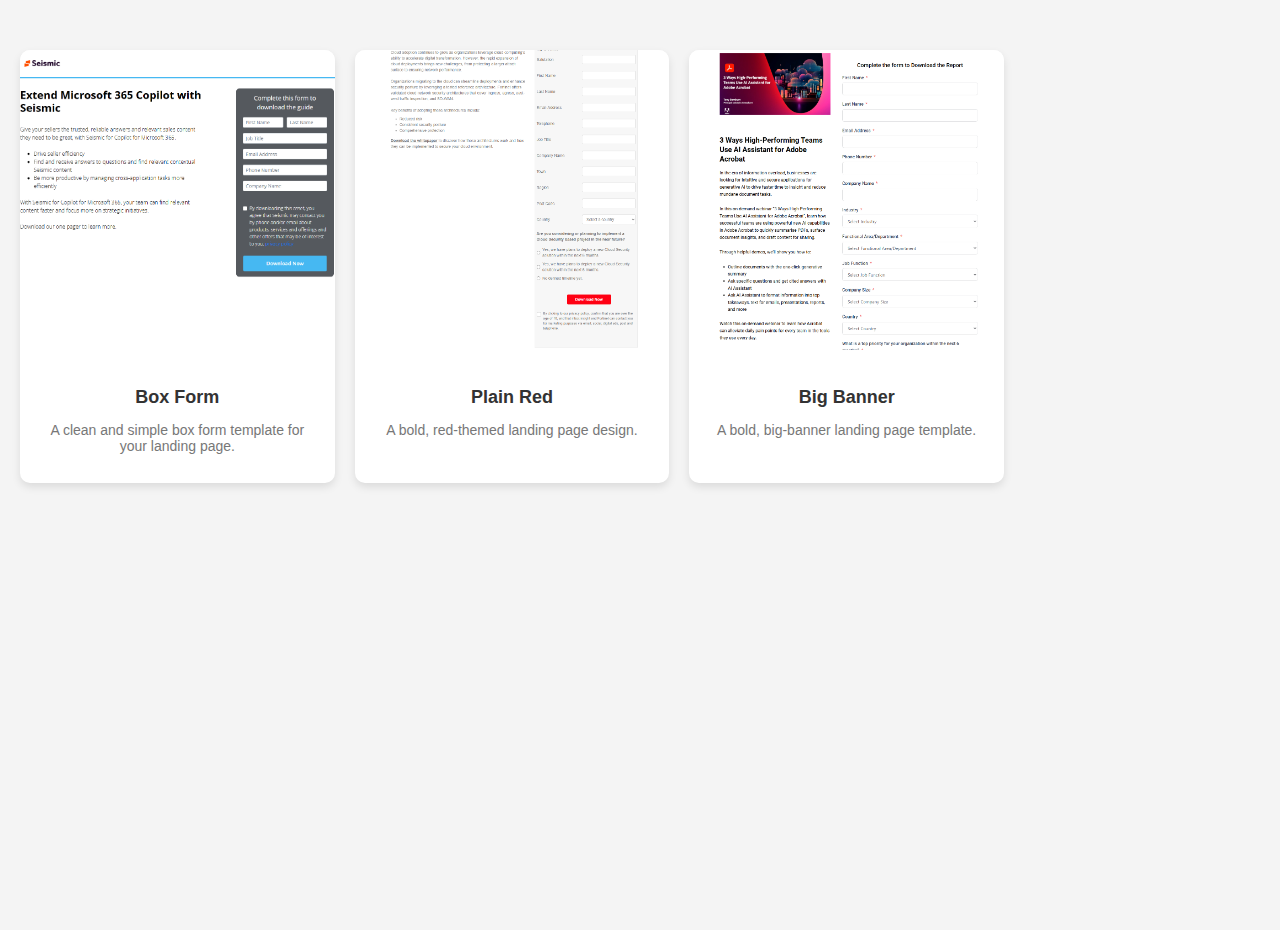
==== index.html @ 6f7483ba "Add files via upload" ====
<!DOCTYPE html>
<html lang="en">
<head>
    <meta charset="UTF-8">
    <meta name="viewport" content="width=device-width, initial-scale=1.0">
    <title>Landing Page Templates</title>
    <style>
        body {
            font-family: Arial, sans-serif;
            margin: 0;
            padding: 0;
            background-color: #f4f4f4;
            display: flex;
            justify-content: flex-start;
            align-items: flex-start;
            height: 100vh;
            flex-direction: column;
            padding-top: 30px;
            text-align: center; /* Center align the text */
        }

        .main{
            width: 100%;
        }

        h1 {
            color: #333;
            margin-bottom: 20px;
            text-align: center;
            width: 100%; /* Ensure h1 takes up full width */
        }

        .container {
            display: grid;
            grid-template-columns: repeat(3, 1fr); /* 3 templates per row */
            gap: 20px;
            padding: 20px;
            width: 80%;
            max-width: 1200px;
            justify-items: center; /* Center the grid items */
            box-sizing: border-box;
            transition: all 0.3s ease; /* Smooth transition when resizing */
        }

        .lp-item {
            background-color: #fff;
            border-radius: 10px;
            overflow: hidden;
            box-shadow: 0 4px 8px rgba(0, 0, 0, 0.1);
            transition: transform 0.3s ease, box-shadow 0.3s ease;
            text-align: center;
            cursor: pointer;
            width: 100%; /* Ensures items take full width */
            transition: all 0.3s ease; /* Smooth transition */
        }

        .lp-item:hover {
            transform: translateY(-5px);
            box-shadow: 0 8px 16px rgba(0, 0, 0, 0.2);
        }

        .lp-item img {
            width: 100%;
            height: 300px;
            object-fit: cover; /* Ensure images fit properly */
        }

        .lp-item .description {
            padding: 15px;
        }

        .lp-item .description h3 {
            font-size: 18px;
            color: #333;
            margin-bottom: 10px;
        }

        .lp-item .description p {
            font-size: 14px;
            color: #777;
        }

        .lp-item a {
            display: inline-block;
            padding: 10px 20px;
            background-color: #007BFF;
            color: #fff;
            text-decoration: none;
            border-radius: 5px;
            margin-top: 10px;
            transition: background-color 0.3s ease;
        }

        .lp-item a:hover {
            background-color: #0056b3;
        }

        /* Style for iframe container */
        #iframe-container {
            width: 70%;
            height: 100vh;
            padding: 20px;
            box-sizing: border-box;
            display: none; /* Hide initially */
            position: relative;
        }

        iframe {
            width: 100%;
            height: 100%;
            border: none;
        }

        /* Close button styling */
        .close-btn {
            position: absolute;
            top: 20px;
            right: 20px;
            font-size: 24px;
            color: #fff;
            background-color: rgba(0, 0, 0, 0.5);
            border: none;
            padding: 10px;
            border-radius: 50%;
            cursor: pointer;
        }

        /* When iframe is visible, reduce the size of the items */
        body.iframe-active .container {
            grid-template-columns: repeat(3, 1fr); /* Keep 3 items in a row */
            gap: 10px;
        }

        body.iframe-active .lp-item {
            max-width: 250px; /* Make items smaller and square */
            height: 250px;
        }
    </style>
</head>
<body>

    <div class="main">
    <div class="container">
        <!-- LP Item 1 -->
        <div class="lp-item" onclick="viewTemplate('./Box Form/index.html')">
            <img src="./Box Form/preview.png" alt="Box Form">
            <div class="description">
                <h3>Box Form</h3>
                <p>A clean and simple box form template for your landing page.</p>
            </div>
        </div>

        <!-- LP Item 2 -->
        <div class="lp-item" onclick="viewTemplate('./Plain Red/index.html')">
            <img src="./Plain Red/preview.png" alt="Plain Red">
            <div class="description">
                <h3>Plain Red</h3>
                <p>A bold, red-themed landing page design.</p>
            </div>
        </div>

        <!-- LP Item 3 -->
        <div class="lp-item" onclick="viewTemplate('./Big Banner/index.html')">
            <img src="./Big Banner/preview.png" alt="Big Banner">
            <div class="description">
                <h3>Big Banner</h3>
                <p>A bold, big-banner landing page template.</p>
            </div>
        </div>
    </div>

    <!-- Iframe Container -->
    <div id="iframe-container">
        <button id="toggle-design-btn">Enable Design Mode for Iframe</button>
        <button class="close-btn" onclick="closeIframe()">X</button>
        <iframe id="template-iframe" src=""></iframe>
    </div>
    </div>

    <script>
        function viewTemplate(url) {
            // Display the iframe and load the template
            document.getElementById('template-iframe').src = url;
            document.getElementById('iframe-container').style.display = 'block';
            
            // Make the items smaller and squarer
            document.body.classList.add('iframe-active');

            document.querySelector('.container').style.display = 'flex'
            document.querySelector('.container').style.flexDirection = 'column'
            document.querySelector('.container').style.width = '25%'
            document.querySelector('.main').style.display = 'flex'
        }

        function closeIframe() {
            // Hide iframe and reset layout
            document.getElementById('iframe-container').style.display = 'none';
            
            // Revert the layout styles
            document.body.classList.remove('iframe-active');

            document.querySelector('.container').style.display = ''
            document.querySelector('.container').style.width = '100%'
        }

        let isDesignMode = false;

        // Toggle document.designMode for iframe content
        document.getElementById('toggle-design-btn').addEventListener('click', function() {
            isDesignMode = !isDesignMode;
            
            // Access iframe's document and toggle designMode
            const iframeDocument = document.getElementById('template-iframe').contentWindow.document;

            // Ensure iframe is loaded
            iframeDocument.body.contentEditable = isDesignMode ? 'true' : 'false';
            iframeDocument.designMode = isDesignMode ? 'on' : 'off';
            
            // Change the button text based on state
            this.textContent = isDesignMode ? 'Disable Design Mode for Iframe' : 'Enable Design Mode for Iframe';
        });
    </script>

</body>
</html>
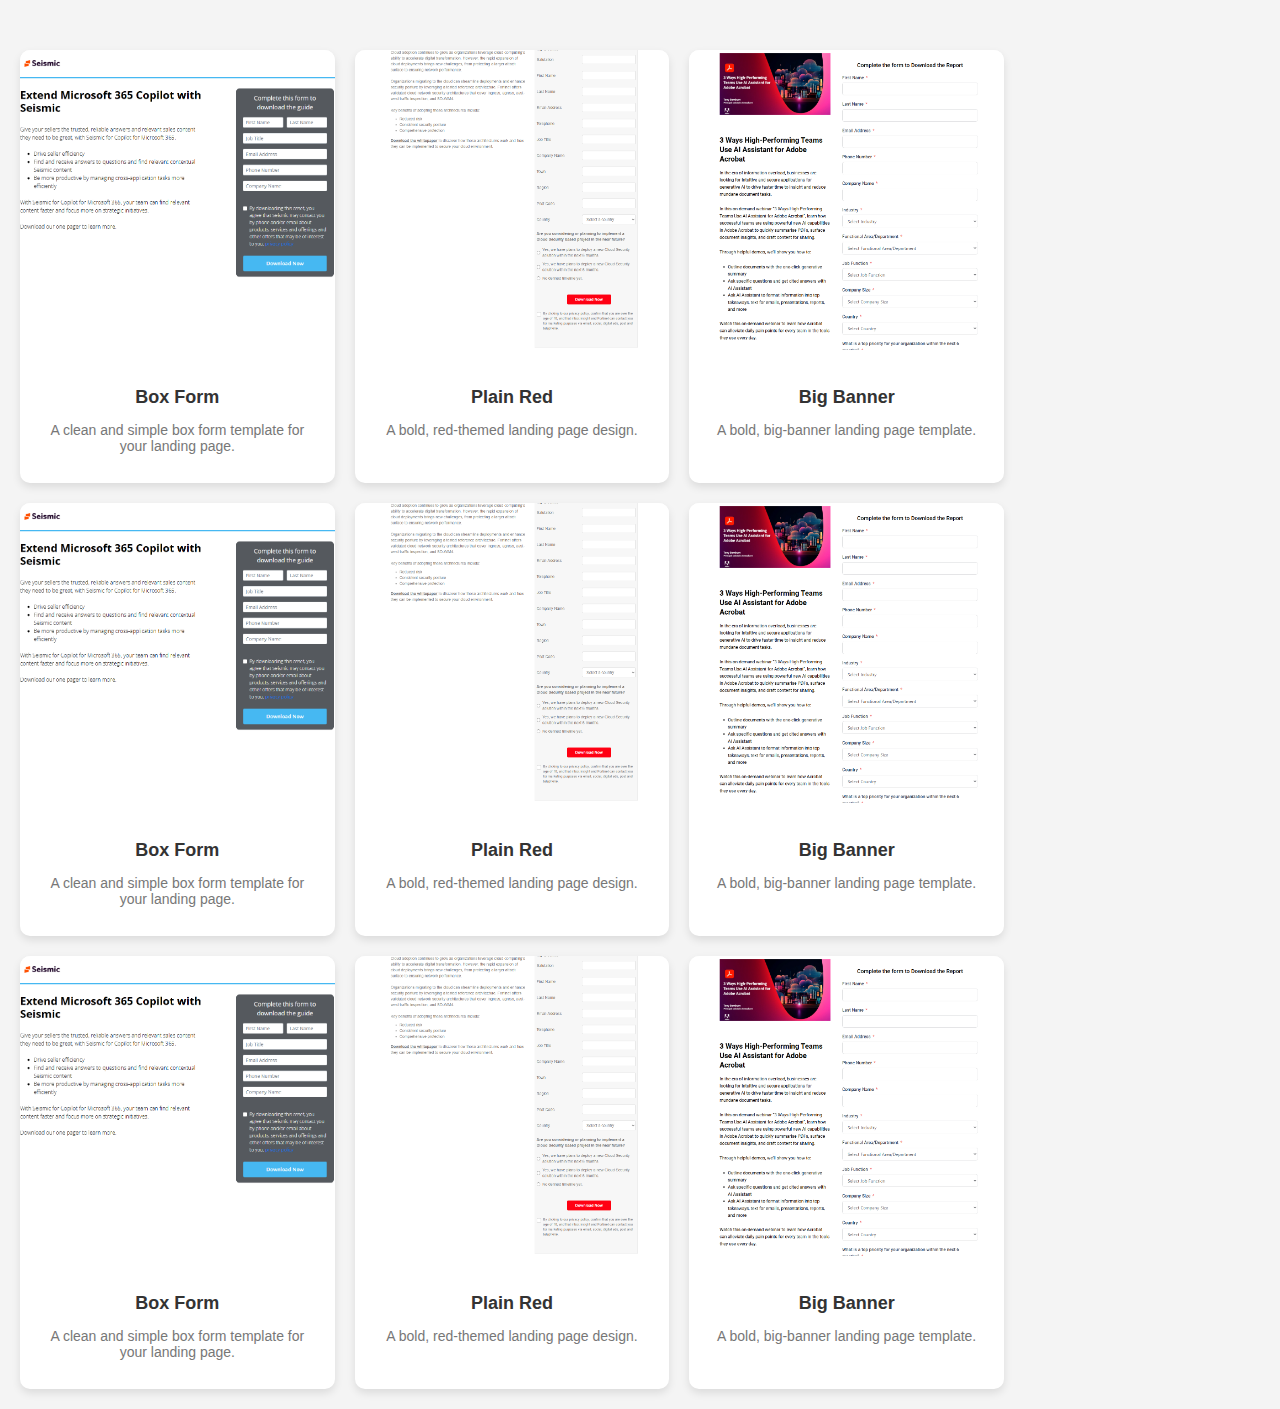
==== commit a599073b: "Add files via upload" ====
--- a/index.html
+++ b/index.html
@@ -16,10 +16,10 @@
             height: 100vh;
             flex-direction: column;
             padding-top: 30px;
-            text-align: center; /* Center align the text */
-        }
-
-        .main{
+            text-align: center;
+        }
+
+        .main {
             width: 100%;
         }
 
@@ -27,19 +27,18 @@
             color: #333;
             margin-bottom: 20px;
             text-align: center;
-            width: 100%; /* Ensure h1 takes up full width */
+            width: 100%;
         }
 
         .container {
             display: grid;
-            grid-template-columns: repeat(3, 1fr); /* 3 templates per row */
+            grid-template-columns: repeat(3, 1fr);
             gap: 20px;
             padding: 20px;
             width: 80%;
             max-width: 1200px;
-            justify-items: center; /* Center the grid items */
+            justify-items: center;
             box-sizing: border-box;
-            transition: all 0.3s ease; /* Smooth transition when resizing */
         }
 
         .lp-item {
@@ -50,8 +49,7 @@
             transition: transform 0.3s ease, box-shadow 0.3s ease;
             text-align: center;
             cursor: pointer;
-            width: 100%; /* Ensures items take full width */
-            transition: all 0.3s ease; /* Smooth transition */
+            width: 100%;
         }
 
         .lp-item:hover {
@@ -62,7 +60,7 @@
         .lp-item img {
             width: 100%;
             height: 300px;
-            object-fit: cover; /* Ensure images fit properly */
+            object-fit: cover;
         }
 
         .lp-item .description {
@@ -80,28 +78,12 @@
             color: #777;
         }
 
-        .lp-item a {
-            display: inline-block;
-            padding: 10px 20px;
-            background-color: #007BFF;
-            color: #fff;
-            text-decoration: none;
-            border-radius: 5px;
-            margin-top: 10px;
-            transition: background-color 0.3s ease;
-        }
-
-        .lp-item a:hover {
-            background-color: #0056b3;
-        }
-
-        /* Style for iframe container */
         #iframe-container {
             width: 70%;
             height: 100vh;
             padding: 20px;
             box-sizing: border-box;
-            display: none; /* Hide initially */
+            display: none;
             position: relative;
         }
 
@@ -111,7 +93,6 @@
             border: none;
         }
 
-        /* Close button styling */
         .close-btn {
             position: absolute;
             top: 20px;
@@ -125,101 +106,232 @@
             cursor: pointer;
         }
 
-        /* When iframe is visible, reduce the size of the items */
-        body.iframe-active .container {
-            grid-template-columns: repeat(3, 1fr); /* Keep 3 items in a row */
-            gap: 10px;
-        }
-
-        body.iframe-active .lp-item {
-            max-width: 250px; /* Make items smaller and square */
-            height: 250px;
+        .code-btn {
+            position: absolute;
+            top: 20px;
+            left: 20px;
+            font-size: 16px;
+            color: #fff;
+            background-color: #007BFF;
+            border: none;
+            padding: 10px 20px;
+            border-radius: 5px;
+            cursor: pointer;
+        }
+
+        .code-btn:hover {
+            background-color: #0056b3;
+        }
+
+        #code-editor {
+            width: 100%;
+            height: 100%;
+            padding: 10px;
+            box-sizing: border-box;
+            font-family: monospace;
+            font-size: 14px;
+            border: 1px solid #ddd;
+            border-radius: 5px;
+            display: none;
+        }
+
+        #save-code-btn {
+            position: absolute;
+            top: 60px;
+            left: 20px;
+            padding: 10px 20px;
+            background-color: #28a745;
+            color: white;
+            border: none;
+            border-radius: 5px;
+            cursor: pointer;
+            display: none;
+        }
+
+        #save-code-btn:hover {
+            background-color: #218838;
         }
     </style>
-</head>
-<body>
-
-    <div class="main">
-    <div class="container">
-        <!-- LP Item 1 -->
-        <div class="lp-item" onclick="viewTemplate('./Box Form/index.html')">
-            <img src="./Box Form/preview.png" alt="Box Form">
-            <div class="description">
-                <h3>Box Form</h3>
-                <p>A clean and simple box form template for your landing page.</p>
+    </head>
+    <body>
+    
+        <div class="main">
+            <div class="container">
+                <!-- LP Items -->
+                <div class="lp-item" onclick="viewTemplate('./Box Form/index.html')">
+                    <img src="./Box Form/preview.png" alt="Box Form">
+                    <div class="description">
+                        <h3>Box Form</h3>
+                        <p>A clean and simple box form template for your landing page.</p>
+                    </div>
+                </div>
+    
+                <div class="lp-item" onclick="viewTemplate('./Plain Red/index.html')">
+                    <img src="./Plain Red/preview.png" alt="Plain Red">
+                    <div class="description">
+                        <h3>Plain Red</h3>
+                        <p>A bold, red-themed landing page design.</p>
+                    </div>
+                </div>
+    
+                <div class="lp-item" onclick="viewTemplate('./Big Banner/index.html')">
+                    <img src="./Big Banner/preview.png" alt="Big Banner">
+                    <div class="description">
+                        <h3>Big Banner</h3>
+                        <p>A bold, big-banner landing page template.</p>
+                    </div>
+                </div>
+                <div class="lp-item" onclick="viewTemplate('./Box Form/index.html')">
+                    <img src="./Box Form/preview.png" alt="Box Form">
+                    <div class="description">
+                        <h3>Box Form</h3>
+                        <p>A clean and simple box form template for your landing page.</p>
+                    </div>
+                </div>
+    
+                <div class="lp-item" onclick="viewTemplate('./Plain Red/index.html')">
+                    <img src="./Plain Red/preview.png" alt="Plain Red">
+                    <div class="description">
+                        <h3>Plain Red</h3>
+                        <p>A bold, red-themed landing page design.</p>
+                    </div>
+                </div>
+    
+                <div class="lp-item" onclick="viewTemplate('./Big Banner/index.html')">
+                    <img src="./Big Banner/preview.png" alt="Big Banner">
+                    <div class="description">
+                        <h3>Big Banner</h3>
+                        <p>A bold, big-banner landing page template.</p>
+                    </div>
+                </div>
+                <div class="lp-item" onclick="viewTemplate('./Box Form/index.html')">
+                    <img src="./Box Form/preview.png" alt="Box Form">
+                    <div class="description">
+                        <h3>Box Form</h3>
+                        <p>A clean and simple box form template for your landing page.</p>
+                    </div>
+                </div>
+    
+                <div class="lp-item" onclick="viewTemplate('./Plain Red/index.html')">
+                    <img src="./Plain Red/preview.png" alt="Plain Red">
+                    <div class="description">
+                        <h3>Plain Red</h3>
+                        <p>A bold, red-themed landing page design.</p>
+                    </div>
+                </div>
+    
+                <div class="lp-item" onclick="viewTemplate('./Big Banner/index.html')">
+                    <img src="./Big Banner/preview.png" alt="Big Banner">
+                    <div class="description">
+                        <h3>Big Banner</h3>
+                        <p>A bold, big-banner landing page template.</p>
+                    </div>
+                </div>
+            </div>
+    
+            <div id="iframe-container">
+                <button class="close-btn" onclick="closeIframe()">X</button>
+                <button class="design-btn" onclick="toggleDesignMode()">Enable Design Mode</button>
+                <button class="code-btn" onclick="toggleCodeView()">Code</button>
+                <textarea id="code-editor"></textarea>
+                <button id="save-code-btn" onclick="saveCode()">Save Code</button>
+                <iframe id="template-iframe"></iframe>
             </div>
         </div>
-
-        <!-- LP Item 2 -->
-        <div class="lp-item" onclick="viewTemplate('./Plain Red/index.html')">
-            <img src="./Plain Red/preview.png" alt="Plain Red">
-            <div class="description">
-                <h3>Plain Red</h3>
-                <p>A bold, red-themed landing page design.</p>
-            </div>
-        </div>
-
-        <!-- LP Item 3 -->
-        <div class="lp-item" onclick="viewTemplate('./Big Banner/index.html')">
-            <img src="./Big Banner/preview.png" alt="Big Banner">
-            <div class="description">
-                <h3>Big Banner</h3>
-                <p>A bold, big-banner landing page template.</p>
-            </div>
-        </div>
-    </div>
-
-    <!-- Iframe Container -->
-    <div id="iframe-container">
-        <button id="toggle-design-btn">Enable Design Mode for Iframe</button>
-        <button class="close-btn" onclick="closeIframe()">X</button>
-        <iframe id="template-iframe" src=""></iframe>
-    </div>
-    </div>
-
-    <script>
-        function viewTemplate(url) {
-            // Display the iframe and load the template
-            document.getElementById('template-iframe').src = url;
-            document.getElementById('iframe-container').style.display = 'block';
-            
-            // Make the items smaller and squarer
-            document.body.classList.add('iframe-active');
-
-            document.querySelector('.container').style.display = 'flex'
+    
+        <script>
+            let isCodeViewActive = false;
+            let isDesignMode = false;
+    
+            function viewTemplate(url) {
+                const iframe = document.getElementById('template-iframe');
+                iframe.src = url;
+    
+                document.getElementById('iframe-container').style.display = 'block';
+
+                document.querySelector('.container').style.display = 'flex'
             document.querySelector('.container').style.flexDirection = 'column'
             document.querySelector('.container').style.width = '25%'
             document.querySelector('.main').style.display = 'flex'
-        }
-
-        function closeIframe() {
-            // Hide iframe and reset layout
-            document.getElementById('iframe-container').style.display = 'none';
-            
-            // Revert the layout styles
-            document.body.classList.remove('iframe-active');
-
-            document.querySelector('.container').style.display = ''
+            }
+    
+            function closeIframe() {
+                document.getElementById('iframe-container').style.display = 'none';
+
+                document.querySelector('.container').style.display = ''
             document.querySelector('.container').style.width = '100%'
-        }
-
-        let isDesignMode = false;
-
-        // Toggle document.designMode for iframe content
-        document.getElementById('toggle-design-btn').addEventListener('click', function() {
-            isDesignMode = !isDesignMode;
-            
-            // Access iframe's document and toggle designMode
-            const iframeDocument = document.getElementById('template-iframe').contentWindow.document;
-
-            // Ensure iframe is loaded
-            iframeDocument.body.contentEditable = isDesignMode ? 'true' : 'false';
-            iframeDocument.designMode = isDesignMode ? 'on' : 'off';
-            
-            // Change the button text based on state
-            this.textContent = isDesignMode ? 'Disable Design Mode for Iframe' : 'Enable Design Mode for Iframe';
-        });
-    </script>
-
-</body>
-</html>
+            }
+    
+            function toggleDesignMode() {
+                const iframe = document.getElementById('template-iframe');
+                const iframeDocument = iframe.contentDocument || iframe.contentWindow.document;
+    
+                isDesignMode = !isDesignMode;
+                iframeDocument.designMode = isDesignMode ? 'on' : 'off';
+    
+                document.querySelector('.design-btn').textContent = isDesignMode
+                    ? 'Disable Design Mode'
+                    : 'Enable Design Mode';
+    
+                // alert(`Design Mode ${isDesignMode ? 'Enabled' : 'Disabled'}`);
+            }
+    
+            function toggleCodeView() {
+                const iframe = document.getElementById('template-iframe');
+                const codeEditor = document.getElementById('code-editor');
+                const saveCodeBtn = document.getElementById('save-code-btn');
+                const iframeDocument = iframe.contentDocument || iframe.contentWindow.document;
+    
+                if (!isCodeViewActive) {
+                    // Populate code editor with current iframe content
+                    const iframeHTML = iframeDocument.documentElement.outerHTML;
+                    codeEditor.value = iframeHTML;
+    
+                    // Show code editor
+                    codeEditor.style.display = 'block';
+                    saveCodeBtn.style.display = 'block';
+                    iframe.style.display = 'none';
+    
+                    isCodeViewActive = true;
+                } else {
+                    // Hide code editor
+                    codeEditor.style.display = 'none';
+                    saveCodeBtn.style.display = 'none';
+                    iframe.style.display = 'block';
+    
+                    isCodeViewActive = false;
+                }
+            }
+    
+            function saveCode() {
+                const iframe = document.getElementById('template-iframe');
+                const codeEditor = document.getElementById('code-editor');
+                const newCode = codeEditor.value;
+    
+                const iframeDocument = iframe.contentDocument || iframe.contentWindow.document;
+                iframeDocument.open();
+                iframeDocument.write(newCode);
+                iframeDocument.close();
+    
+                alert('Code updated!');
+            }
+    
+            // Sync design mode changes to code editor when toggling to code view
+            function syncDesignModeChanges() {
+                const iframe = document.getElementById('template-iframe');
+                const iframeDocument = iframe.contentDocument || iframe.contentWindow.document;
+                const iframeHTML = iframeDocument.documentElement.outerHTML;
+    
+                const codeEditor = document.getElementById('code-editor');
+                codeEditor.value = iframeHTML;
+            }
+    
+            // Ensure changes made in design mode are reflected when toggling to code view
+            document.querySelector('.code-btn').addEventListener('click', () => {
+                if (isDesignMode) syncDesignModeChanges();
+            });
+        </script>
+    
+    </body>
+    </html>
+    